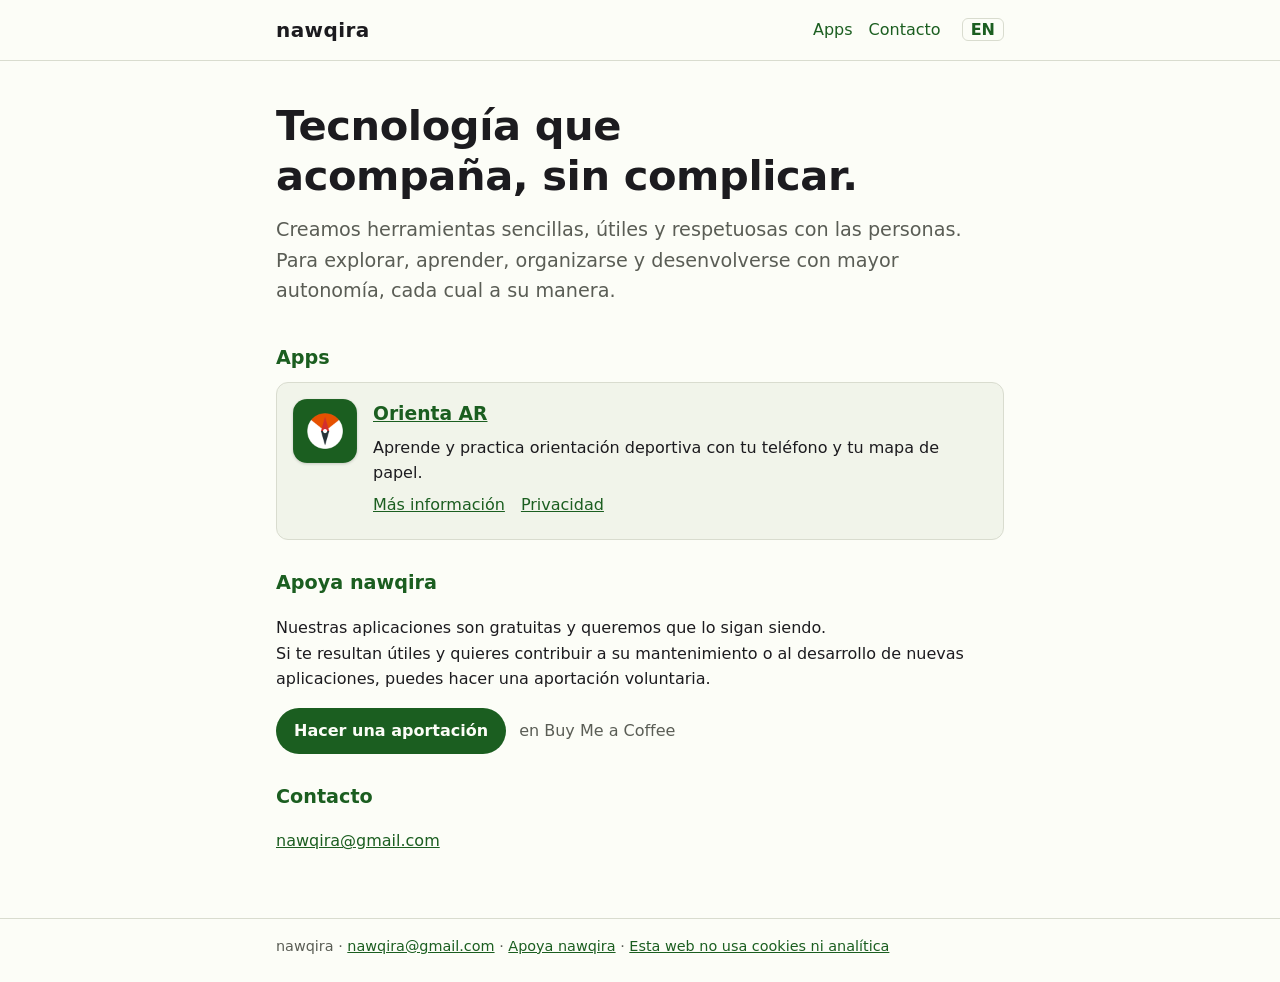
==== index.html @ 35b9302d "Home ES: support text wording (resultan útiles) Co-Authored-By: Claude Opus 5.5 <noreply@anthropic.c" ====
<!doctype html>
<html lang="es">
<head>
<meta charset="utf-8">
<meta name="viewport" content="width=device-width, initial-scale=1">
<title>nawqira · Tecnología que acompaña, sin complicar</title>
<meta name="description" content="nawqira crea herramientas sencillas, útiles y respetuosas con las personas. Apps para explorar, aprender, organizarse y desenvolverse con mayor autonomía.">
<link rel="canonical" href="https://nawqira.com/">
<link rel="alternate" hreflang="es" href="https://nawqira.com/">
<link rel="alternate" hreflang="en" href="https://nawqira.com/en/">
<link rel="alternate" hreflang="x-default" href="https://nawqira.com/">
<meta property="og:type" content="website">
<meta property="og:site_name" content="nawqira">
<meta property="og:locale" content="es_ES">
<meta property="og:locale:alternate" content="en_GB">
<meta property="og:url" content="https://nawqira.com/">
<meta property="og:title" content="nawqira · Tecnología que acompaña, sin complicar">
<meta property="og:description" content="Herramientas sencillas, útiles y respetuosas con las personas.">
<meta property="og:image" content="https://nawqira.com/assets/brand/og-nawqira.png">
<meta property="og:image:width" content="1200">
<meta property="og:image:height" content="630">
<meta property="og:image:alt" content="nawqira">
<meta name="twitter:card" content="summary_large_image">
<link rel="icon" href="/favicon.ico" sizes="any">
<link rel="icon" href="/assets/brand/favicon-32.png" type="image/png" sizes="32x32">
<link rel="apple-touch-icon" href="/assets/brand/apple-touch-icon.png">
<link rel="stylesheet" href="/assets/site.css">
<script type="application/ld+json">
{
  "@context": "https://schema.org",
  "@type": "WebSite",
  "name": "nawqira",
  "url": "https://nawqira.com/",
  "inLanguage": ["es", "en"],
  "description": "Herramientas sencillas, útiles y respetuosas con las personas.",
  "publisher": {
    "@type": "Person",
    "name": "Juan Pedro Barroso",
    "email": "nawqira@gmail.com",
    "brand": { "@type": "Brand", "name": "nawqira", "url": "https://nawqira.com/" }
  }
}
</script>
</head>
<body>
<a class="skip-link" href="#main">Saltar al contenido</a>
<header class="site-header"><div class="wrap">
  <a class="brand" href="/">nawqira</a>
  <nav class="site-nav" aria-label="Principal">
    <a href="#apps">Apps</a><a href="#contacto">Contacto</a>
    <a class="lang" href="/en/" hreflang="en" lang="en">EN</a>
  </nav>
</div></header>

<main id="main" class="wrap">
<section class="hero">
  <h1>Tecnología que acompaña, sin complicar.</h1>
  <p>Creamos herramientas sencillas, útiles y respetuosas con las personas. Para explorar, aprender, organizarse y desenvolverse con mayor autonomía, cada cual a su manera.</p>
</section>

<h2 id="apps">Apps</h2>
<div class="cards">
  <!-- One card per app; each app lives in its own folder: /<appname>/ and /<appname>/privacy/ (English page: /en/<appname>/) -->
  <article class="card card-app">
    <img class="card-icon" src="/assets/orientaar/icon-192.png" width="64" height="64" alt="">
    <div>
      <h3><a href="/orientaar/">Orienta AR</a></h3>
      <p>Aprende y practica orientación deportiva con tu teléfono y tu mapa de papel.</p>
      <p class="links"><a href="/orientaar/">Más información<span class="visually-hidden"> sobre Orienta AR</span></a><a href="/orientaar/privacy/#es">Privacidad<span class="visually-hidden"> de Orienta AR</span></a></p>
    </div>
  </article>
</div>
<!-- ad-slot: home-after-apps (inactive; rules in docs/ADS.md) -->

<h2 id="apoyo">Apoya nawqira</h2>
<p>Nuestras aplicaciones son gratuitas y queremos que lo sigan siendo.<br>
Si te resultan útiles y quieres contribuir a su mantenimiento o al desarrollo de nuevas aplicaciones, puedes hacer una aportación voluntaria.</p>
<p><a class="button" href="https://buymeacoffee.com/nawqira">Hacer una aportación</a> <span class="muted">en Buy Me a Coffee</span></p>

<h2 id="contacto">Contacto</h2>
<p><a href="mailto:nawqira@gmail.com">nawqira@gmail.com</a></p>
</main>

<footer class="site-footer"><div class="wrap">
  nawqira · <a href="mailto:nawqira@gmail.com">nawqira@gmail.com</a> · <a href="https://buymeacoffee.com/nawqira">Apoya nawqira</a> · <a href="/privacy/#es">Esta web no usa cookies ni analítica</a>
</div></footer>
</body>
</html>
---- assets/site.css ----
/* nawqira — shared site styles. Plain CSS, no external fonts or scripts. */
:root {
  --text: #1c1b1f; --muted: #5a5d55; --bg: #fcfdf7; --surface: #f1f4ea;
  --accent: #1b5e20; --line: #d9dccf;
}
@media (prefers-color-scheme: dark) {
  :root { --text: #e6e6e1; --muted: #a9ada3; --bg: #151714; --surface: #1e211c; --accent: #81c784; --line: #343830; }
}
* { box-sizing: border-box; }
body { margin: 0; background: var(--bg); color: var(--text);
  font: 16px/1.6 system-ui, -apple-system, "Segoe UI", Roboto, sans-serif; }
a { color: var(--accent); }
.wrap { max-width: 760px; margin: 0 auto; padding: 0 16px; }

.site-header { border-bottom: 1px solid var(--line); }
.site-header .wrap { display: flex; align-items: center; justify-content: space-between; gap: 12px; padding-top: 14px; padding-bottom: 14px; flex-wrap: wrap; }
.brand { font-weight: 700; font-size: 1.25rem; letter-spacing: .02em; color: var(--text); text-decoration: none; }
.site-nav a { margin-left: 16px; text-decoration: none; }
.site-nav a:first-child { margin-left: 0; }

main.wrap { padding-top: 28px; padding-bottom: 48px; }
h1 { font-size: 1.8rem; line-height: 1.25; margin: 0 0 6px; }
h2 { font-size: 1.2rem; margin: 28px 0 8px; color: var(--accent); }
h3 { margin: 0 0 4px; }
.muted, .meta { color: var(--muted); }
.meta { font-size: .9rem; }
ul { padding-left: 1.2rem; }
hr { border: 0; border-top: 1px solid var(--line); margin: 40px 0; }

.hero { padding: 12px 0 8px; }
.hero h1 { font-size: clamp(1.7rem, 5.5vw, 2.6rem); line-height: 1.2; letter-spacing: -.01em; margin: 0 0 14px; text-wrap: balance; }
.hero p { font-size: clamp(1.05rem, 2.6vw, 1.2rem); line-height: 1.6; color: var(--muted); max-width: 36em; margin: 0; }

.cards { display: grid; gap: 12px; }
.card { background: var(--surface); border: 1px solid var(--line); border-radius: 12px; padding: 16px; }
.card p { margin: 6px 0; }
.card-app { display: grid; grid-template-columns: 64px 1fr; gap: 16px; align-items: start; }
.card-icon { width: 64px; height: 64px; border-radius: 22%; box-shadow: 0 1px 3px rgba(0,0,0,.18); }
.button { display: inline-block; background: var(--accent); color: var(--bg); font-weight: 600; text-decoration: none; padding: 10px 18px; border-radius: 999px; margin-right: 8px; }
.button:hover { text-decoration: underline; }
.links a { margin-right: 16px; }

.site-footer { border-top: 1px solid var(--line); color: var(--muted); font-size: .9rem; }
.site-footer .wrap { padding-top: 16px; padding-bottom: 24px; }

/* Accessibility helpers */
.skip-link { position: absolute; left: 8px; top: -48px; background: var(--surface); color: var(--text);
  padding: 8px 12px; border: 1px solid var(--line); border-radius: 8px; z-index: 10; }
.skip-link:focus { top: 8px; }
.visually-hidden { position: absolute; width: 1px; height: 1px; padding: 0; margin: -1px; overflow: hidden;
  clip: rect(0 0 0 0); white-space: nowrap; border: 0; }
a:focus-visible { outline: 2px solid var(--accent); outline-offset: 2px; border-radius: 2px; }
.site-nav .lang { font-weight: 600; border: 1px solid var(--line); border-radius: 6px; padding: 1px 8px; }

/* Future ad slots (inactive). Rules in docs/ADS.md. No element uses this class while ads are off,
   so nothing takes space. When enabled, a slot reserves its height to avoid layout shifts. */
.ad-slot { margin: 32px 0; min-height: 100px; text-align: center; }

/* ---- App page standard (nawqira, 2026-10-18). Reusable blocks for every app page:
   .app-hero, .facts, .gallery, .features, .note. Each app sets only two colours on <body>:
   --app-accent (main) and --app-accent-2 (secondary), e.g. <body class="app-orientaar">. ---- */
:root { --app-accent: var(--accent); --app-accent-2: var(--accent); }
.app-orientaar { --app-accent: #1b5e20; --app-accent-2: #e65100; }
@media (prefers-color-scheme: dark) { .app-orientaar { --app-accent: #81c784; --app-accent-2: #ffb74d; } }

.app-hero { display: grid; grid-template-columns: auto 1fr; gap: 20px; align-items: center; padding: 4px 0; }
.app-hero img { width: 96px; height: 96px; border-radius: 22%; box-shadow: 0 1px 3px rgba(0,0,0,.18); }
.app-hero h1 { margin: 0; font-size: clamp(1.9rem, 6vw, 2.6rem); line-height: 1.1; }
.app-hero .tagline { margin: 6px 0 0; font-size: 1.1rem; color: var(--muted); }
.app-hero .platform { margin: 10px 0 0; font-size: .9rem; color: var(--muted); }
.app-hero .platform b { color: var(--text); font-weight: 600; }
@media (max-width: 560px) { .app-hero { grid-template-columns: 1fr; gap: 14px; } }

.facts { display: flex; flex-wrap: wrap; gap: 8px; list-style: none; padding: 0; margin: 20px 0 4px; }
.facts li { border: 1px solid var(--line); border-radius: 999px; padding: 4px 12px; font-size: .9rem; background: var(--surface); }
.facts li::before { content: "✓ "; color: var(--app-accent); font-weight: 700; }

/* Real screenshots (1080×2160 sources, served at 360/540 px), thin frame, captions as text. */
.gallery { display: grid; grid-auto-flow: column; grid-auto-columns: minmax(150px, 1fr); gap: 14px;
  overflow-x: auto; scroll-snap-type: x mandatory; list-style: none; padding: 6px 2px 14px; margin: 8px 0 0; }
.gallery li { scroll-snap-align: start; }
.gallery figure { margin: 0; }
.gallery img { display: block; width: 100%; height: auto; aspect-ratio: 1 / 2; border-radius: 16px;
  border: 1px solid var(--line); background: #0e1210; }
.gallery figcaption { font-size: .9rem; color: var(--muted); margin-top: 8px; line-height: 1.4; }
.gallery figcaption b { display: block; color: var(--text); }
.gallery:focus-visible { outline: 2px solid var(--accent); outline-offset: 4px; border-radius: 8px; }
@media (max-width: 640px) { .gallery { grid-auto-columns: 62%; } }

.features { display: grid; gap: 12px; grid-template-columns: repeat(auto-fit, minmax(280px, 1fr)); margin: 8px 0; }
.feature { border: 1px solid var(--line); border-top: 3px solid var(--app-accent); border-radius: 12px;
  padding: 14px 16px; background: var(--surface); }
.feature h3 { margin: 0 0 4px; font-size: 1.05rem; }
.feature p { margin: 0; color: var(--muted); font-size: .95rem; }

.note { border-left: 4px solid var(--app-accent-2); background: var(--surface); padding: 10px 14px;
  border-radius: 0 8px 8px 0; margin: 24px 0 0; }
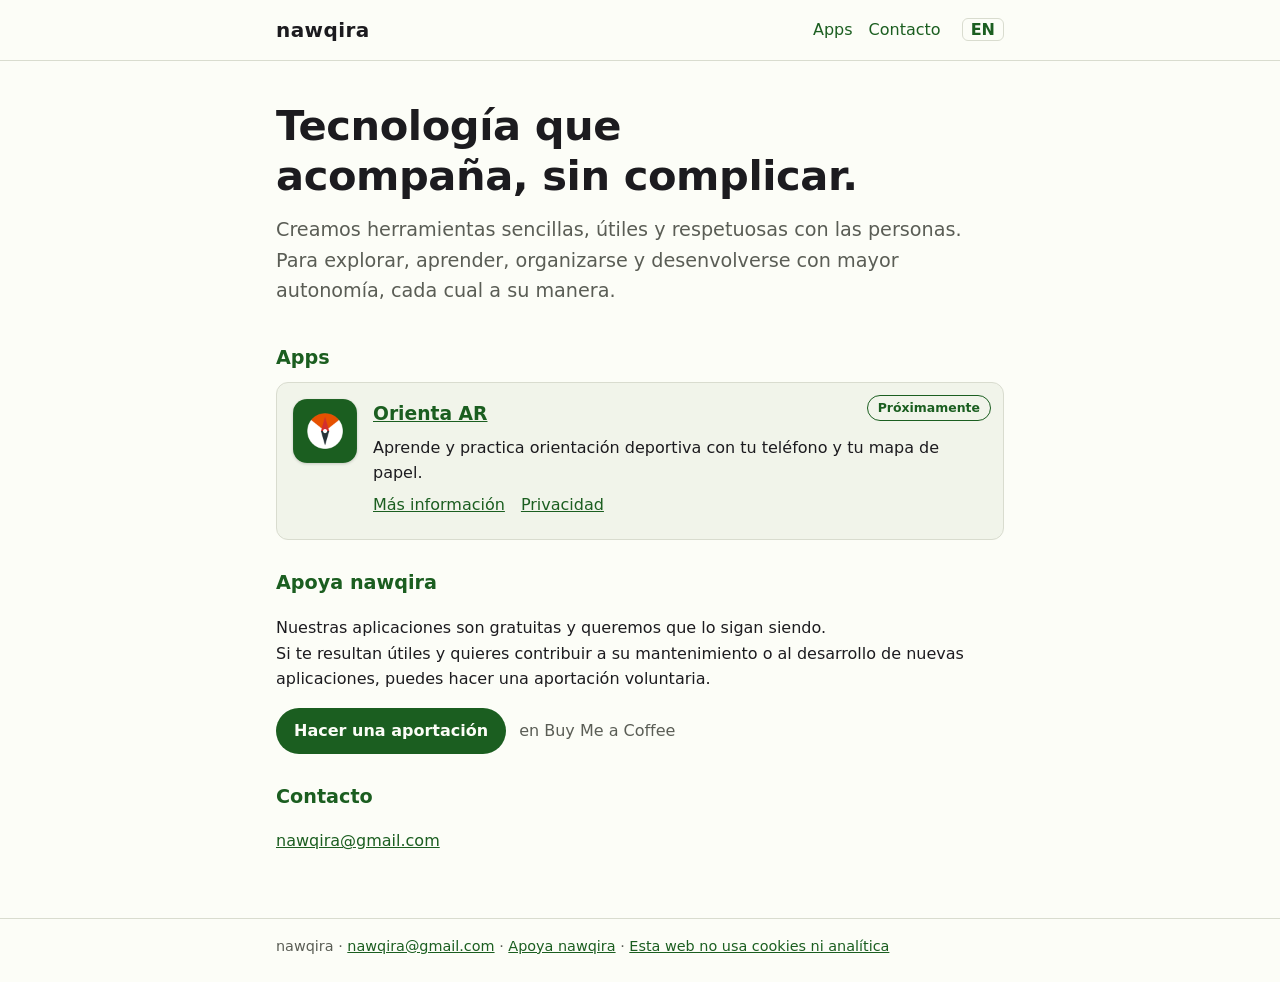
==== commit ff9b2376: "Home ES/EN: coming-soon badge on the Orienta AR card Co-Authored-By: Claude Opus 5.5 <noreply@anthro" ====
--- a/index.html
+++ b/index.html
@@ -62,6 +62,7 @@
 <div class="cards">
   <!-- One card per app; each app lives in its own folder: /<appname>/ and /<appname>/privacy/ (English page: /en/<appname>/) -->
   <article class="card card-app">
+    <span class="badge">Próximamente</span>
     <img class="card-icon" src="/assets/orientaar/icon-192.png" width="64" height="64" alt="">
     <div>
       <h3><a href="/orientaar/">Orienta AR</a></h3>
--- a/assets/site.css
+++ b/assets/site.css
@@ -36,6 +36,10 @@
 .card p { margin: 6px 0; }
 .card-app { display: grid; grid-template-columns: 64px 1fr; gap: 16px; align-items: start; }
 .card-icon { width: 64px; height: 64px; border-radius: 22%; box-shadow: 0 1px 3px rgba(0,0,0,.18); }
+/* "Próximamente" / "Coming soon" until the app is on Google Play; remove the span then */
+.card-app { position: relative; }
+.card-app:has(.badge) h3 { padding-right: 120px; }
+.badge { position: absolute; top: 12px; right: 12px; font-size: .78rem; font-weight: 600; color: var(--accent); border: 1px solid var(--accent); border-radius: 999px; padding: 2px 10px; }
 .button { display: inline-block; background: var(--accent); color: var(--bg); font-weight: 600; text-decoration: none; padding: 10px 18px; border-radius: 999px; margin-right: 8px; }
 .button:hover { text-decoration: underline; }
 .links a { margin-right: 16px; }
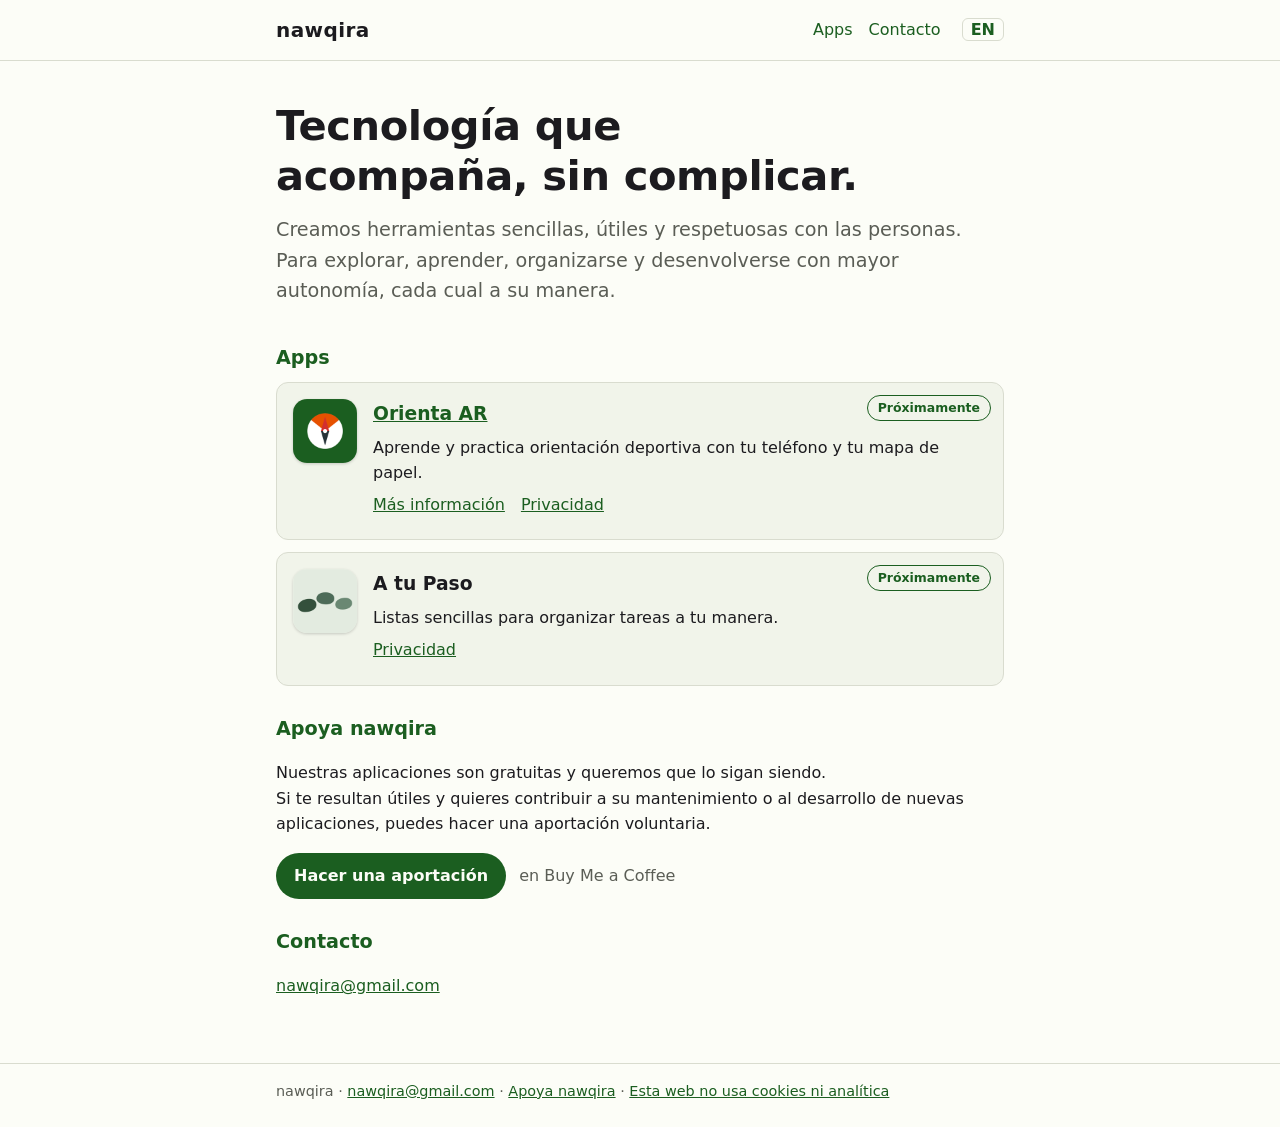
==== commit fd93db58: "Home ES/EN: A tu Paso card (coming soon, privacy link) Co-Authored-By: Claude Opus 5.5 <noreply@anth" ====
--- a/index.html
+++ b/index.html
@@ -24,7 +24,7 @@
 <link rel="icon" href="/favicon.ico" sizes="any">
 <link rel="icon" href="/assets/brand/favicon-32.png" type="image/png" sizes="32x32">
 <link rel="apple-touch-icon" href="/assets/brand/apple-touch-icon.png">
-<link rel="stylesheet" href="/assets/site.css">
+<link rel="stylesheet" href="/assets/site.css?v=20261022">
 <script type="application/ld+json">
 {
   "@context": "https://schema.org",
@@ -62,12 +62,21 @@
 <div class="cards">
   <!-- One card per app; each app lives in its own folder: /<appname>/ and /<appname>/privacy/ (English page: /en/<appname>/) -->
   <article class="card card-app">
-    <span class="badge">Próximamente</span>
     <img class="card-icon" src="/assets/orientaar/icon-192.png" width="64" height="64" alt="">
     <div>
+      <span class="badge">Próximamente</span>
       <h3><a href="/orientaar/">Orienta AR</a></h3>
       <p>Aprende y practica orientación deportiva con tu teléfono y tu mapa de papel.</p>
       <p class="links"><a href="/orientaar/">Más información<span class="visually-hidden"> sobre Orienta AR</span></a><a href="/orientaar/privacy/#es">Privacidad<span class="visually-hidden"> de Orienta AR</span></a></p>
+    </div>
+  </article>
+  <article class="card card-app">
+    <img class="card-icon" src="/assets/atupaso/icon-192.png" width="64" height="64" alt="">
+    <div>
+      <span class="badge">Próximamente</span>
+      <h3>A tu Paso</h3>
+      <p>Listas sencillas para organizar tareas a tu manera.</p>
+      <p class="links"><a href="/atupaso/privacy/#es">Privacidad<span class="visually-hidden"> de A tu Paso</span></a></p>
     </div>
   </article>
 </div>
--- a/assets/site.css
+++ b/assets/site.css
@@ -38,7 +38,8 @@
 .card-icon { width: 64px; height: 64px; border-radius: 22%; box-shadow: 0 1px 3px rgba(0,0,0,.18); }
 /* "Próximamente" / "Coming soon" until the app is on Google Play; remove the span then */
 .card-app { position: relative; }
-.card-app:has(.badge) h3 { padding-right: 120px; }
+.card-app:has(.badge) h3 { padding-right: 110px; }
+@media (max-width: 480px) { .card-app:has(.badge) { padding-top: 40px; } .card-app:has(.badge) h3 { padding-right: 0; } }
 .badge { position: absolute; top: 12px; right: 12px; font-size: .78rem; font-weight: 600; color: var(--accent); border: 1px solid var(--accent); border-radius: 999px; padding: 2px 10px; }
 .button { display: inline-block; background: var(--accent); color: var(--bg); font-weight: 600; text-decoration: none; padding: 10px 18px; border-radius: 999px; margin-right: 8px; }
 .button:hover { text-decoration: underline; }
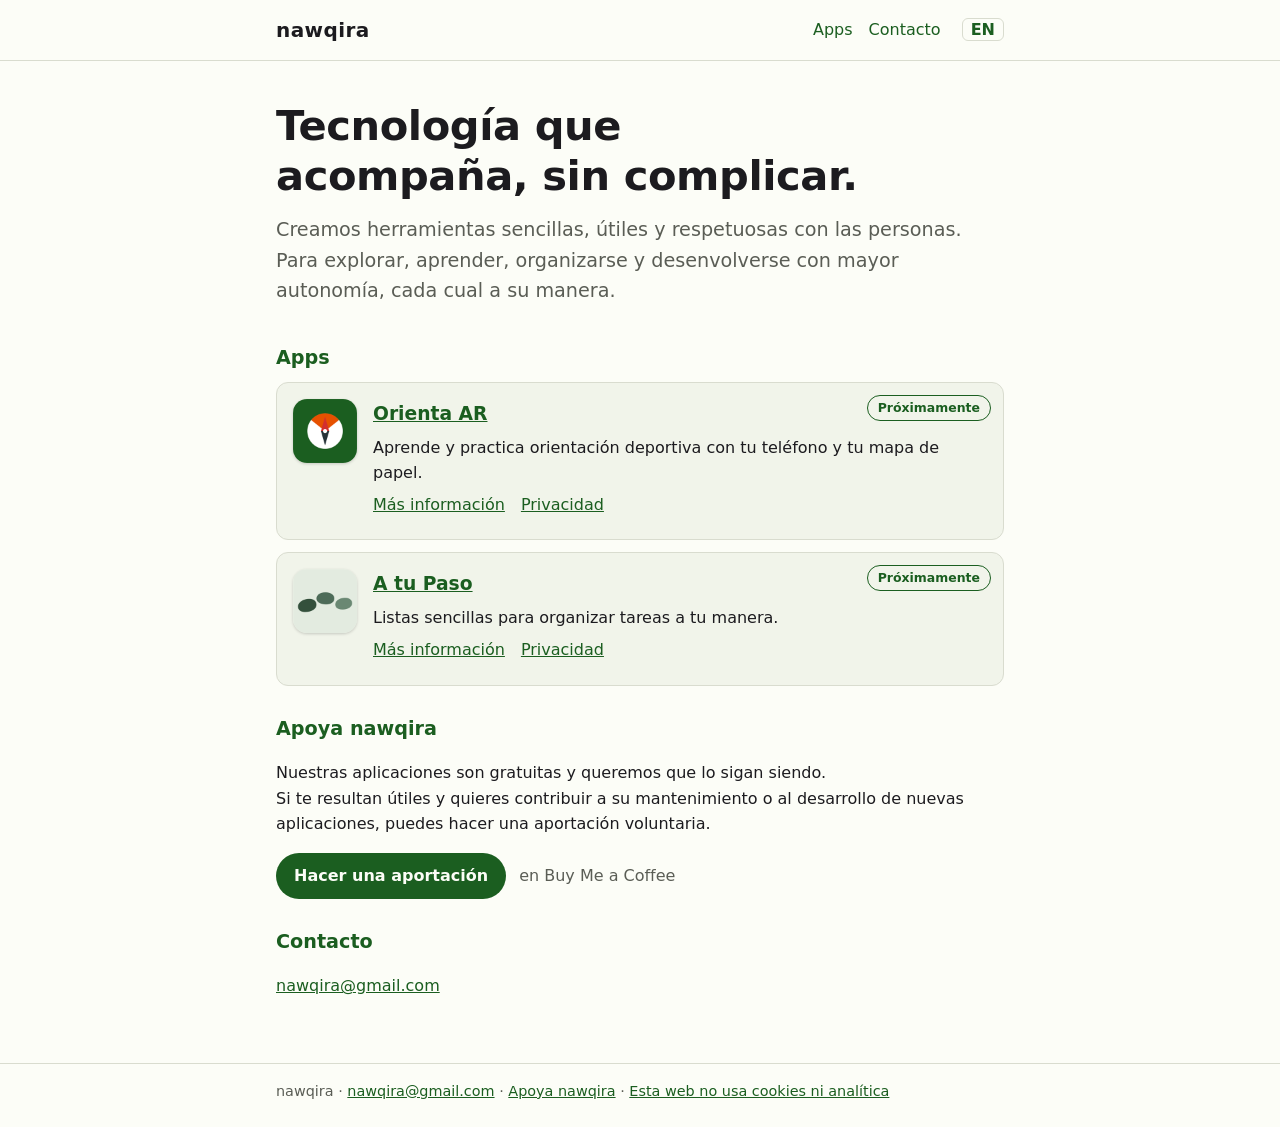
==== commit 827b722f: "A tu Paso app page ES/EN: screenshot gallery, Play listing feature cards; home cards link to it; sit" ====
--- a/index.html
+++ b/index.html
@@ -24,7 +24,7 @@
 <link rel="icon" href="/favicon.ico" sizes="any">
 <link rel="icon" href="/assets/brand/favicon-32.png" type="image/png" sizes="32x32">
 <link rel="apple-touch-icon" href="/assets/brand/apple-touch-icon.png">
-<link rel="stylesheet" href="/assets/site.css?v=20261022">
+<link rel="stylesheet" href="/assets/site.css?v=20261022b">
 <script type="application/ld+json">
 {
   "@context": "https://schema.org",
@@ -74,9 +74,9 @@
     <img class="card-icon" src="/assets/atupaso/icon-192.png" width="64" height="64" alt="">
     <div>
       <span class="badge">Próximamente</span>
-      <h3>A tu Paso</h3>
+      <h3><a href="/atupaso/">A tu Paso</a></h3>
       <p>Listas sencillas para organizar tareas a tu manera.</p>
-      <p class="links"><a href="/atupaso/privacy/#es">Privacidad<span class="visually-hidden"> de A tu Paso</span></a></p>
+      <p class="links"><a href="/atupaso/">Más información<span class="visually-hidden"> sobre A tu Paso</span></a><a href="/atupaso/privacy/#es">Privacidad<span class="visually-hidden"> de A tu Paso</span></a></p>
     </div>
   </article>
 </div>
--- a/assets/site.css
+++ b/assets/site.css
@@ -67,6 +67,8 @@
 :root { --app-accent: var(--accent); --app-accent-2: var(--accent); }
 .app-orientaar { --app-accent: #1b5e20; --app-accent-2: #e65100; }
 @media (prefers-color-scheme: dark) { .app-orientaar { --app-accent: #81c784; --app-accent-2: #ffb74d; } }
+.app-atupaso { --app-accent: #4d6b58; --app-accent-2: #34503c; }
+@media (prefers-color-scheme: dark) { .app-atupaso { --app-accent: #a9cbb2; --app-accent-2: #d3e6d6; } }
 
 .app-hero { display: grid; grid-template-columns: auto 1fr; gap: 20px; align-items: center; padding: 4px 0; }
 .app-hero img { width: 96px; height: 96px; border-radius: 22%; box-shadow: 0 1px 3px rgba(0,0,0,.18); }
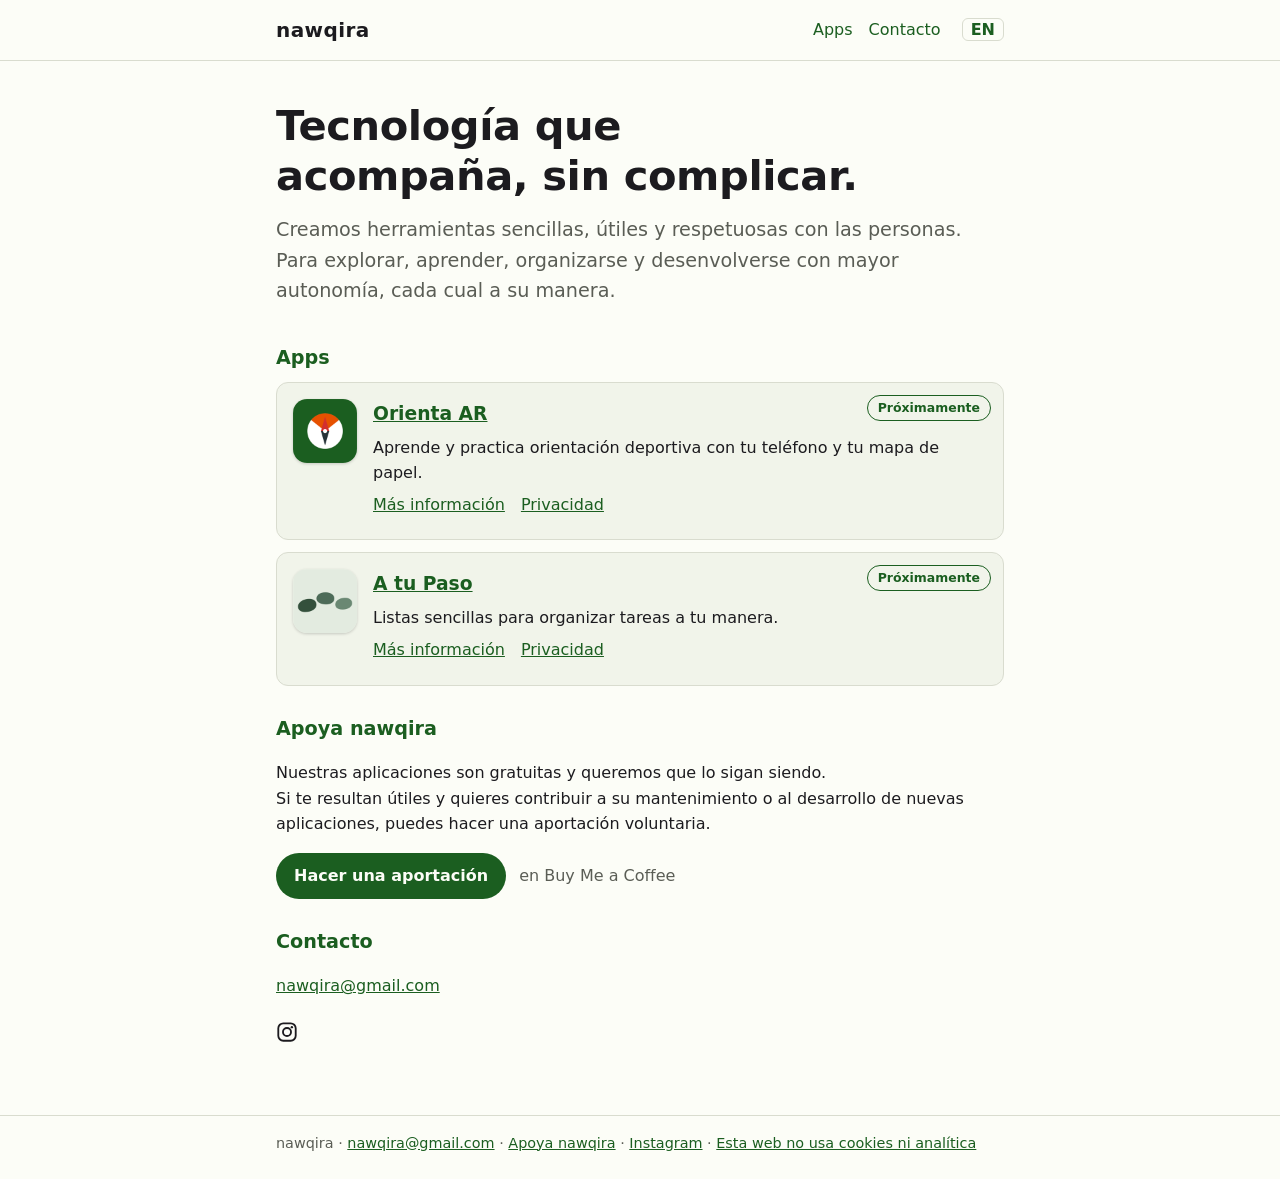
==== commit 644fbc7c: "Instagram: icon link in the home Contact section (ES/EN), footer link on home and app pages, website" ====
--- a/index.html
+++ b/index.html
@@ -24,7 +24,7 @@
 <link rel="icon" href="/favicon.ico" sizes="any">
 <link rel="icon" href="/assets/brand/favicon-32.png" type="image/png" sizes="32x32">
 <link rel="apple-touch-icon" href="/assets/brand/apple-touch-icon.png">
-<link rel="stylesheet" href="/assets/site.css?v=20261022b">
+<link rel="stylesheet" href="/assets/site.css?v=20261024">
 <script type="application/ld+json">
 {
   "@context": "https://schema.org",
@@ -89,10 +89,11 @@
 
 <h2 id="contacto">Contacto</h2>
 <p><a href="mailto:nawqira@gmail.com">nawqira@gmail.com</a></p>
+<p><a class="social" href="https://www.instagram.com/nawqira/"><svg viewBox="0 0 24 24" width="22" height="22" aria-hidden="true" focusable="false"><rect x="2.5" y="2.5" width="19" height="19" rx="5.5" fill="none" stroke="currentColor" stroke-width="2"/><circle cx="12" cy="12" r="4.4" fill="none" stroke="currentColor" stroke-width="2"/><circle cx="17.3" cy="6.7" r="1.3" fill="currentColor"/></svg><span class="visually-hidden">Instagram de nawqira</span></a></p>
 </main>
 
 <footer class="site-footer"><div class="wrap">
-  nawqira · <a href="mailto:nawqira@gmail.com">nawqira@gmail.com</a> · <a href="https://buymeacoffee.com/nawqira">Apoya nawqira</a> · <a href="/privacy/#es">Esta web no usa cookies ni analítica</a>
+  nawqira · <a href="mailto:nawqira@gmail.com">nawqira@gmail.com</a> · <a href="https://buymeacoffee.com/nawqira">Apoya nawqira</a> · <a href="https://www.instagram.com/nawqira/">Instagram</a> · <a href="/privacy/#es">Esta web no usa cookies ni analítica</a>
 </div></footer>
 </body>
 </html>
--- a/assets/site.css
+++ b/assets/site.css
@@ -44,6 +44,9 @@
 .button { display: inline-block; background: var(--accent); color: var(--bg); font-weight: 600; text-decoration: none; padding: 10px 18px; border-radius: 999px; margin-right: 8px; }
 .button:hover { text-decoration: underline; }
 .links a { margin-right: 16px; }
+/* Social links: icon only (name in .visually-hidden), monochrome glyph in the text colour, 34 px tap area */
+.social { display: inline-flex; align-items: center; padding: 6px; margin-left: -6px; }
+.social svg { flex: none; color: var(--text); }
 
 .site-footer { border-top: 1px solid var(--line); color: var(--muted); font-size: .9rem; }
 .site-footer .wrap { padding-top: 16px; padding-bottom: 24px; }
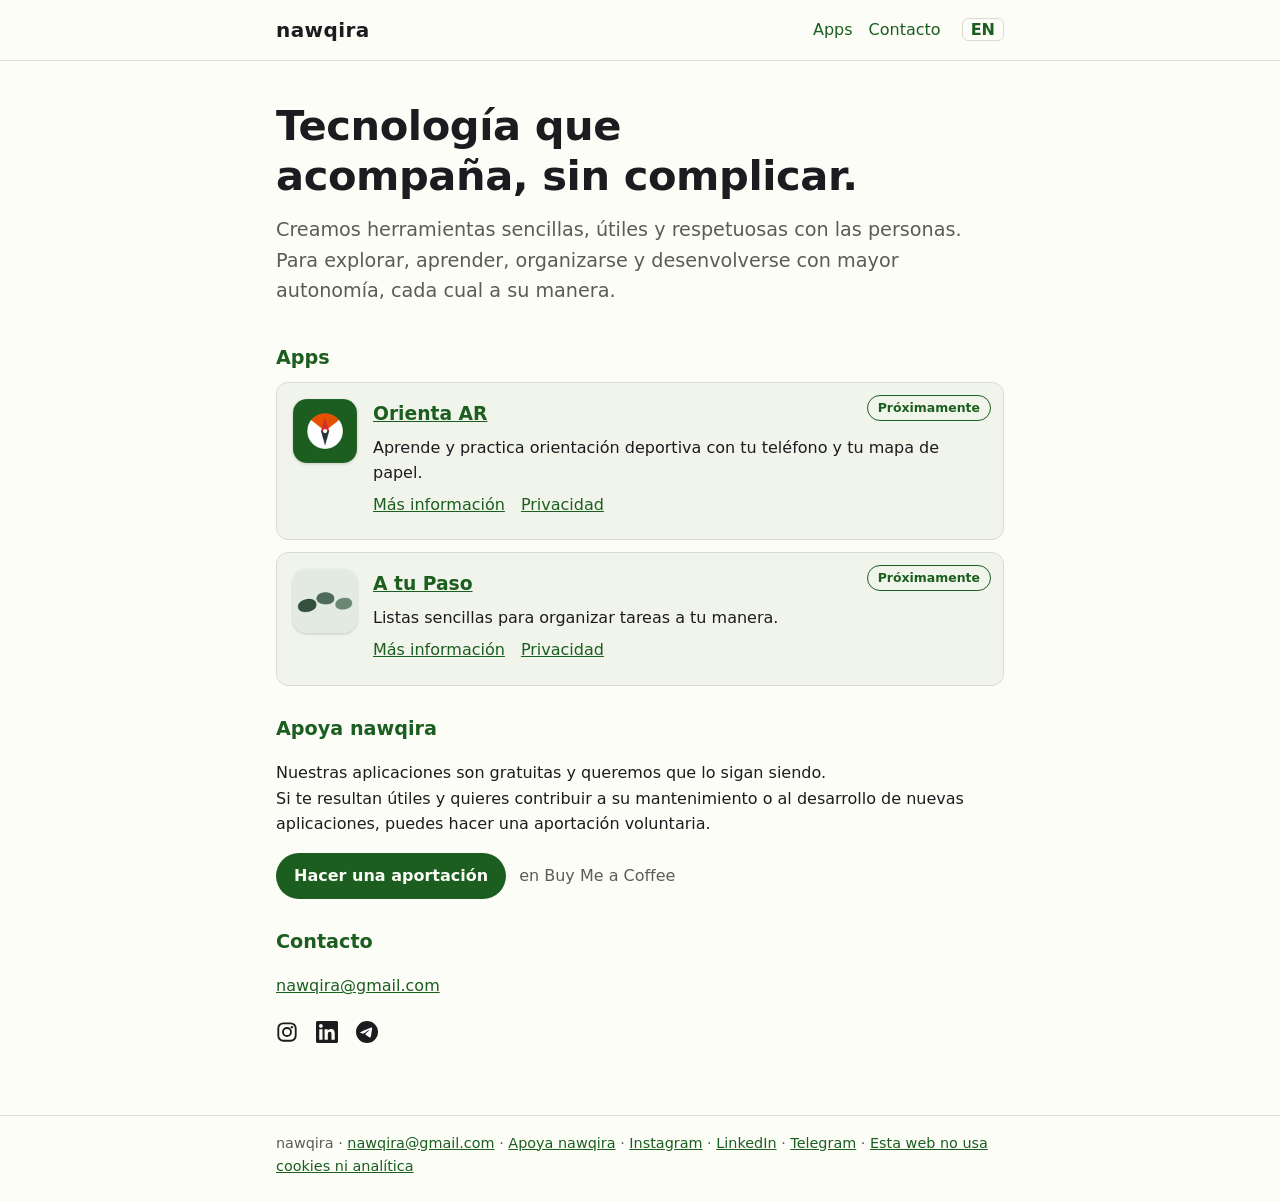
==== commit 70ead5e6: "Add LinkedIn and Telegram: contact icons on the home pages, footer links, website privacy note; styl" ====
--- a/index.html
+++ b/index.html
@@ -24,7 +24,7 @@
 <link rel="icon" href="/favicon.ico" sizes="any">
 <link rel="icon" href="/assets/brand/favicon-32.png" type="image/png" sizes="32x32">
 <link rel="apple-touch-icon" href="/assets/brand/apple-touch-icon.png">
-<link rel="stylesheet" href="/assets/site.css?v=20261024">
+<link rel="stylesheet" href="/assets/site.css?v=20261109">
 <script type="application/ld+json">
 {
   "@context": "https://schema.org",
@@ -89,11 +89,11 @@
 
 <h2 id="contacto">Contacto</h2>
 <p><a href="mailto:nawqira@gmail.com">nawqira@gmail.com</a></p>
-<p><a class="social" href="https://www.instagram.com/nawqira/"><svg viewBox="0 0 24 24" width="22" height="22" aria-hidden="true" focusable="false"><rect x="2.5" y="2.5" width="19" height="19" rx="5.5" fill="none" stroke="currentColor" stroke-width="2"/><circle cx="12" cy="12" r="4.4" fill="none" stroke="currentColor" stroke-width="2"/><circle cx="17.3" cy="6.7" r="1.3" fill="currentColor"/></svg><span class="visually-hidden">Instagram de nawqira</span></a></p>
+<p><a class="social" href="https://www.instagram.com/nawqira/"><svg viewBox="0 0 24 24" width="22" height="22" aria-hidden="true" focusable="false"><rect x="2.5" y="2.5" width="19" height="19" rx="5.5" fill="none" stroke="currentColor" stroke-width="2"/><circle cx="12" cy="12" r="4.4" fill="none" stroke="currentColor" stroke-width="2"/><circle cx="17.3" cy="6.7" r="1.3" fill="currentColor"/></svg><span class="visually-hidden">Instagram de nawqira</span></a><a class="social" href="https://www.linkedin.com/company/nawqira/home/"><svg viewBox="0 0 24 24" width="22" height="22" aria-hidden="true" focusable="false"><path fill="currentColor" d="M20.447 20.452h-3.554v-5.569c0-1.328-.027-3.037-1.852-3.037-1.853 0-2.136 1.445-2.136 2.939v5.667H9.351V9h3.414v1.561h.046c.477-.9 1.637-1.85 3.37-1.85 3.601 0 4.267 2.37 4.267 5.455v6.286zM5.337 7.433c-1.144 0-2.063-.926-2.063-2.065 0-1.138.92-2.063 2.063-2.063 1.14 0 2.064.925 2.064 2.063 0 1.139-.925 2.065-2.064 2.065zm1.782 13.019H3.555V9h3.564v11.452zM22.225 0H1.771C.792 0 0 .774 0 1.729v20.542C0 23.227.792 24 1.771 24h20.451C23.2 24 24 23.227 24 22.271V1.729C24 .774 23.2 0 22.222 0h.003z"/></svg><span class="visually-hidden">LinkedIn de nawqira</span></a><a class="social" href="https://t.me/nawqira"><svg viewBox="0 0 24 24" width="22" height="22" aria-hidden="true" focusable="false"><path fill="currentColor" d="M11.944 0A12 12 0 0 0 0 12a12 12 0 0 0 12 12 12 12 0 0 0 12-12A12 12 0 0 0 12 0a12 12 0 0 0-.056 0zm4.962 7.224c.1-.002.321.023.465.14a.506.506 0 0 1 .171.325c.016.093.036.306.02.472-.18 1.898-.962 6.502-1.36 8.627-.168.9-.499 1.201-.82 1.23-.696.065-1.225-.46-1.9-.902-1.056-.693-1.653-1.124-2.678-1.8-1.185-.78-.417-1.21.258-1.91.177-.184 3.247-2.977 3.307-3.23.007-.032.014-.15-.056-.212s-.174-.041-.249-.024c-.106.024-1.793 1.14-5.061 3.345-.48.33-.913.49-1.302.48-.428-.008-1.252-.241-1.865-.44-.752-.245-1.349-.374-1.297-.789.027-.216.325-.437.893-.663 3.498-1.524 5.83-2.529 6.998-3.014 3.332-1.386 4.025-1.627 4.476-1.635z"/></svg><span class="visually-hidden">Canal de Telegram de nawqira</span></a></p>
 </main>
 
 <footer class="site-footer"><div class="wrap">
-  nawqira · <a href="mailto:nawqira@gmail.com">nawqira@gmail.com</a> · <a href="https://buymeacoffee.com/nawqira">Apoya nawqira</a> · <a href="https://www.instagram.com/nawqira/">Instagram</a> · <a href="/privacy/#es">Esta web no usa cookies ni analítica</a>
+  nawqira · <a href="mailto:nawqira@gmail.com">nawqira@gmail.com</a> · <a href="https://buymeacoffee.com/nawqira">Apoya nawqira</a> · <a href="https://www.instagram.com/nawqira/">Instagram</a> · <a href="https://www.linkedin.com/company/nawqira/home/">LinkedIn</a> · <a href="https://t.me/nawqira">Telegram</a> · <a href="/privacy/#es">Esta web no usa cookies ni analítica</a>
 </div></footer>
 </body>
 </html>
--- a/assets/site.css
+++ b/assets/site.css
@@ -47,6 +47,7 @@
 /* Social links: icon only (name in .visually-hidden), monochrome glyph in the text colour, 34 px tap area */
 .social { display: inline-flex; align-items: center; padding: 6px; margin-left: -6px; }
 .social svg { flex: none; color: var(--text); }
+.social + .social { margin-left: 6px; }
 
 .site-footer { border-top: 1px solid var(--line); color: var(--muted); font-size: .9rem; }
 .site-footer .wrap { padding-top: 16px; padding-bottom: 24px; }
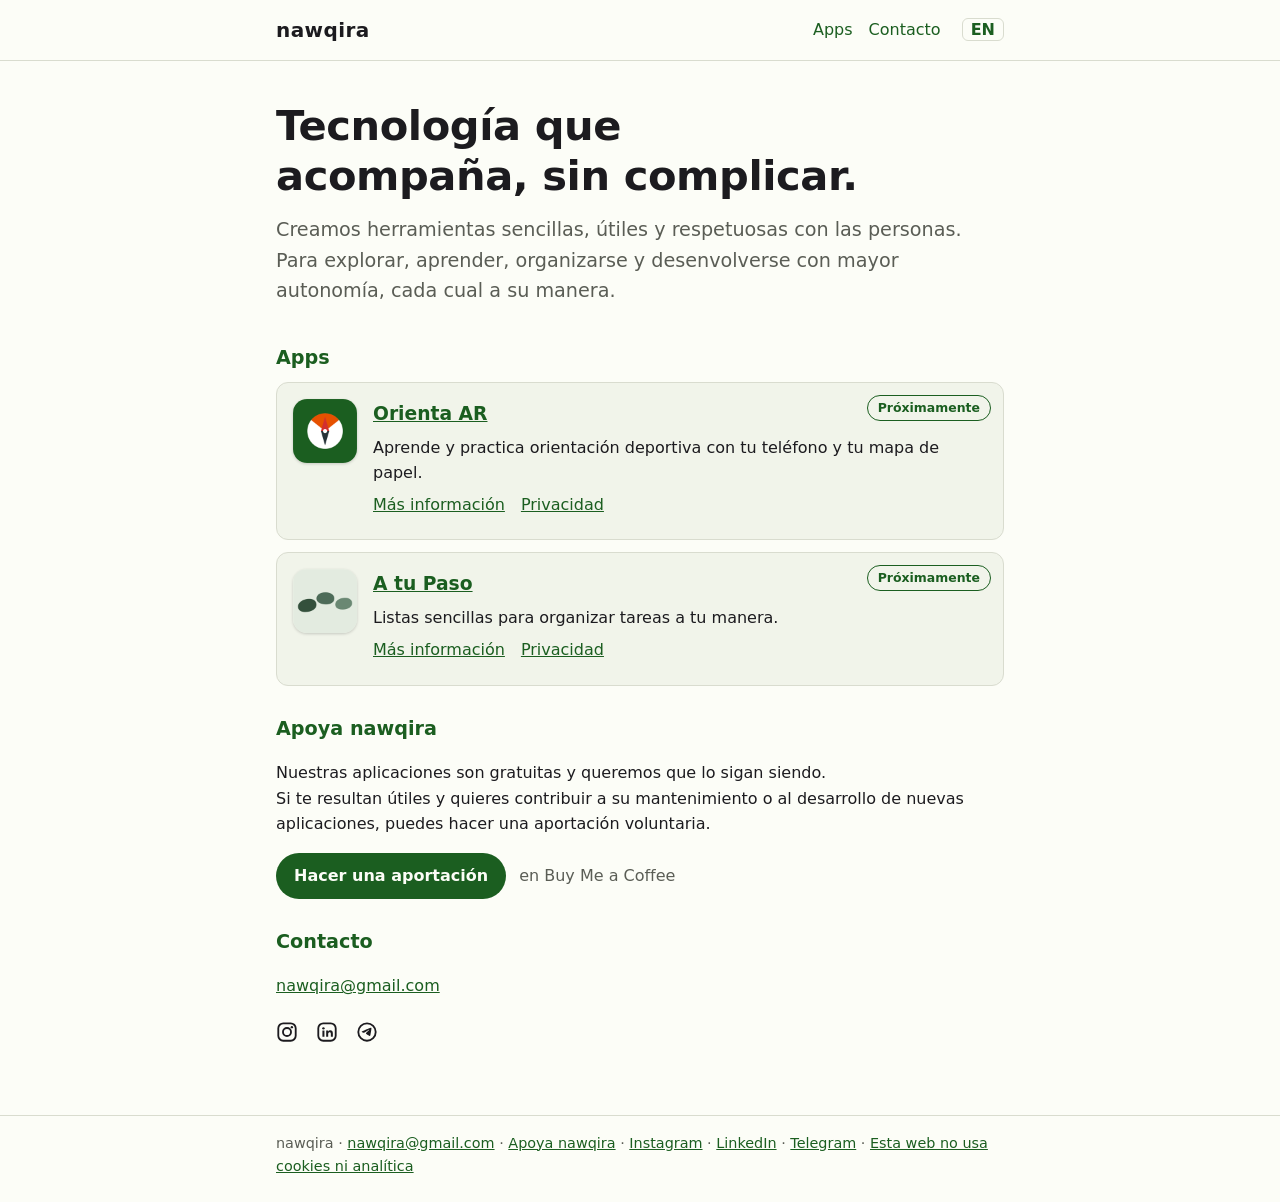
==== commit c8c3be96: "Contact icons: LinkedIn and Telegram redrawn as outlines to match Instagram Co-Authored-By: Claude O" ====
--- a/index.html
+++ b/index.html
@@ -89,7 +89,7 @@
 
 <h2 id="contacto">Contacto</h2>
 <p><a href="mailto:nawqira@gmail.com">nawqira@gmail.com</a></p>
-<p><a class="social" href="https://www.instagram.com/nawqira/"><svg viewBox="0 0 24 24" width="22" height="22" aria-hidden="true" focusable="false"><rect x="2.5" y="2.5" width="19" height="19" rx="5.5" fill="none" stroke="currentColor" stroke-width="2"/><circle cx="12" cy="12" r="4.4" fill="none" stroke="currentColor" stroke-width="2"/><circle cx="17.3" cy="6.7" r="1.3" fill="currentColor"/></svg><span class="visually-hidden">Instagram de nawqira</span></a><a class="social" href="https://www.linkedin.com/company/nawqira/home/"><svg viewBox="0 0 24 24" width="22" height="22" aria-hidden="true" focusable="false"><path fill="currentColor" d="M20.447 20.452h-3.554v-5.569c0-1.328-.027-3.037-1.852-3.037-1.853 0-2.136 1.445-2.136 2.939v5.667H9.351V9h3.414v1.561h.046c.477-.9 1.637-1.85 3.37-1.85 3.601 0 4.267 2.37 4.267 5.455v6.286zM5.337 7.433c-1.144 0-2.063-.926-2.063-2.065 0-1.138.92-2.063 2.063-2.063 1.14 0 2.064.925 2.064 2.063 0 1.139-.925 2.065-2.064 2.065zm1.782 13.019H3.555V9h3.564v11.452zM22.225 0H1.771C.792 0 0 .774 0 1.729v20.542C0 23.227.792 24 1.771 24h20.451C23.2 24 24 23.227 24 22.271V1.729C24 .774 23.2 0 22.222 0h.003z"/></svg><span class="visually-hidden">LinkedIn de nawqira</span></a><a class="social" href="https://t.me/nawqira"><svg viewBox="0 0 24 24" width="22" height="22" aria-hidden="true" focusable="false"><path fill="currentColor" d="M11.944 0A12 12 0 0 0 0 12a12 12 0 0 0 12 12 12 12 0 0 0 12-12A12 12 0 0 0 12 0a12 12 0 0 0-.056 0zm4.962 7.224c.1-.002.321.023.465.14a.506.506 0 0 1 .171.325c.016.093.036.306.02.472-.18 1.898-.962 6.502-1.36 8.627-.168.9-.499 1.201-.82 1.23-.696.065-1.225-.46-1.9-.902-1.056-.693-1.653-1.124-2.678-1.8-1.185-.78-.417-1.21.258-1.91.177-.184 3.247-2.977 3.307-3.23.007-.032.014-.15-.056-.212s-.174-.041-.249-.024c-.106.024-1.793 1.14-5.061 3.345-.48.33-.913.49-1.302.48-.428-.008-1.252-.241-1.865-.44-.752-.245-1.349-.374-1.297-.789.027-.216.325-.437.893-.663 3.498-1.524 5.83-2.529 6.998-3.014 3.332-1.386 4.025-1.627 4.476-1.635z"/></svg><span class="visually-hidden">Canal de Telegram de nawqira</span></a></p>
+<p><a class="social" href="https://www.instagram.com/nawqira/"><svg viewBox="0 0 24 24" width="22" height="22" aria-hidden="true" focusable="false"><rect x="2.5" y="2.5" width="19" height="19" rx="5.5" fill="none" stroke="currentColor" stroke-width="2"/><circle cx="12" cy="12" r="4.4" fill="none" stroke="currentColor" stroke-width="2"/><circle cx="17.3" cy="6.7" r="1.3" fill="currentColor"/></svg><span class="visually-hidden">Instagram de nawqira</span></a><a class="social" href="https://www.linkedin.com/company/nawqira/home/"><svg viewBox="0 0 24 24" width="22" height="22" aria-hidden="true" focusable="false"><rect x="2.5" y="2.5" width="19" height="19" rx="5.5" fill="none" stroke="currentColor" stroke-width="2"/><circle cx="8.1" cy="8" r="1.3" fill="currentColor"/><rect x="7" y="10.4" width="2.2" height="6.8" fill="currentColor"/><path fill="currentColor" d="M11.1 10.4h2.1v1c.5-.7 1.3-1.2 2.3-1.2 2 0 2.9 1.3 2.9 3.4v3.6h-2.2v-3.3c0-1-.4-1.7-1.3-1.7-.9 0-1.6.7-1.6 1.8v3.2h-2.2z"/></svg><span class="visually-hidden">LinkedIn de nawqira</span></a><a class="social" href="https://t.me/nawqira"><svg viewBox="0 0 24 24" width="22" height="22" aria-hidden="true" focusable="false"><circle cx="12" cy="12" r="9.5" fill="none" stroke="currentColor" stroke-width="2"/><path fill="currentColor" transform="translate(11.8 12) scale(.82) translate(-11.4 -12.8)" d="M16.906 7.224c.1-.002.321.023.465.14a.506.506 0 0 1 .171.325c.016.093.036.306.02.472-.18 1.898-.962 6.502-1.36 8.627-.168.9-.499 1.201-.82 1.23-.696.065-1.225-.46-1.9-.902-1.056-.693-1.653-1.124-2.678-1.8-1.185-.78-.417-1.21.258-1.91.177-.184 3.247-2.977 3.307-3.23.007-.032.014-.15-.056-.212s-.174-.041-.249-.024c-.106.024-1.793 1.14-5.061 3.345-.48.33-.913.49-1.302.48-.428-.008-1.252-.241-1.865-.44-.752-.245-1.349-.374-1.297-.789.027-.216.325-.437.893-.663 3.498-1.524 5.83-2.529 6.998-3.014 3.332-1.386 4.025-1.627 4.476-1.635z"/></svg><span class="visually-hidden">Canal de Telegram de nawqira</span></a></p>
 </main>
 
 <footer class="site-footer"><div class="wrap">
